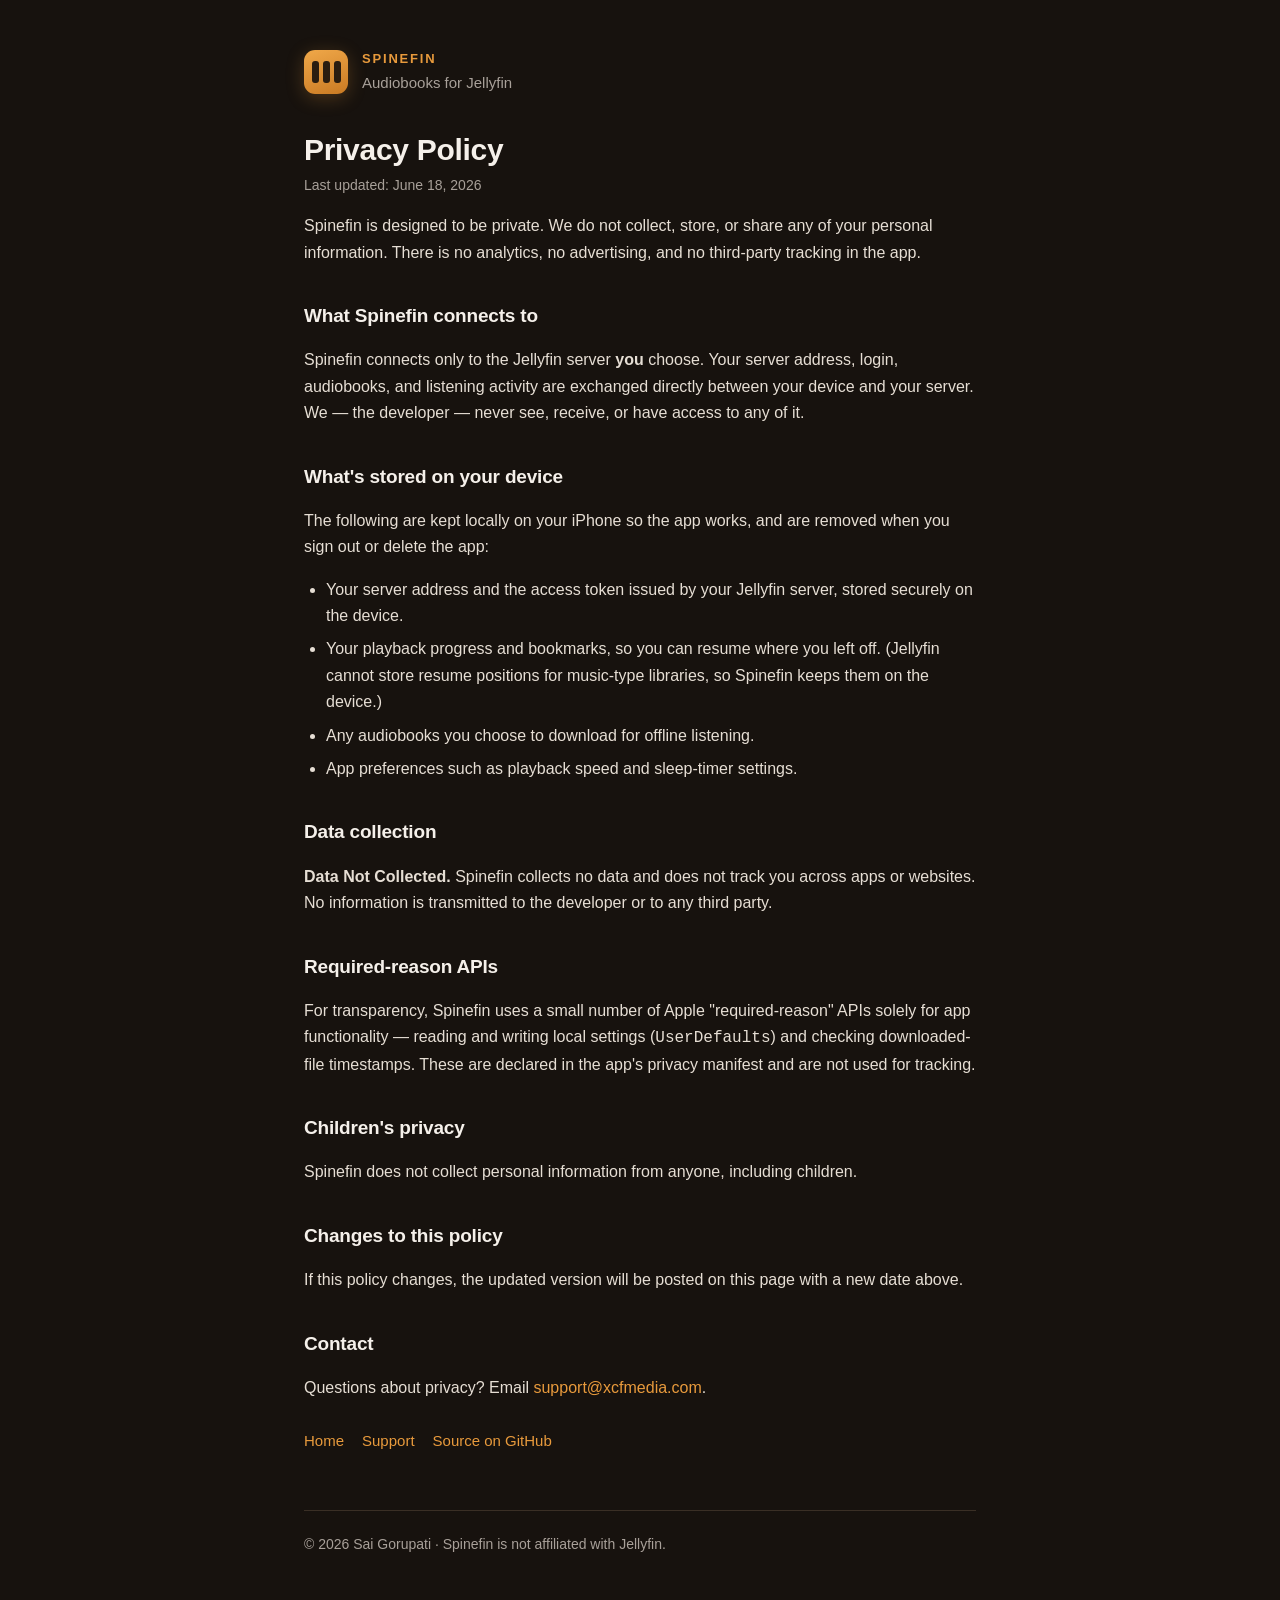
==== docs/privacy.html @ 80417b67 "Add privacy policy + support pages for GitHub Pages Static, self-contained pages (no tracking, no ex" ====
<!DOCTYPE html>
<html lang="en">
<head>
<meta charset="utf-8">
<meta name="viewport" content="width=device-width, initial-scale=1">
<title>Spinefin — Privacy Policy</title>
<meta name="description" content="Spinefin's privacy policy. No data collected, no tracking.">
<link rel="stylesheet" href="style.css">
</head>
<body>
<div class="wrap">
  <header>
    <div class="mark"><span></span></div>
    <div>
      <div class="brand">Spinefin</div>
      <p class="tagline">Audiobooks for Jellyfin</p>
    </div>
  </header>

  <h1>Privacy Policy</h1>
  <p class="updated">Last updated: June 18, 2026</p>

  <p>Spinefin is designed to be private. We do not collect, store, or share any of your personal information. There is no analytics, no advertising, and no third-party tracking in the app.</p>

  <h2>What Spinefin connects to</h2>
  <p>Spinefin connects only to the Jellyfin server <strong>you</strong> choose. Your server address, login, audiobooks, and listening activity are exchanged directly between your device and your server. We — the developer — never see, receive, or have access to any of it.</p>

  <h2>What's stored on your device</h2>
  <p>The following are kept locally on your iPhone so the app works, and are removed when you sign out or delete the app:</p>
  <ul>
    <li>Your server address and the access token issued by your Jellyfin server, stored securely on the device.</li>
    <li>Your playback progress and bookmarks, so you can resume where you left off. (Jellyfin cannot store resume positions for music-type libraries, so Spinefin keeps them on the device.)</li>
    <li>Any audiobooks you choose to download for offline listening.</li>
    <li>App preferences such as playback speed and sleep-timer settings.</li>
  </ul>

  <h2>Data collection</h2>
  <p><strong>Data Not Collected.</strong> Spinefin collects no data and does not track you across apps or websites. No information is transmitted to the developer or to any third party.</p>

  <h2>Required-reason APIs</h2>
  <p>For transparency, Spinefin uses a small number of Apple "required-reason" APIs solely for app functionality — reading and writing local settings (<code>UserDefaults</code>) and checking downloaded-file timestamps. These are declared in the app's privacy manifest and are not used for tracking.</p>

  <h2>Children's privacy</h2>
  <p>Spinefin does not collect personal information from anyone, including children.</p>

  <h2>Changes to this policy</h2>
  <p>If this policy changes, the updated version will be posted on this page with a new date above.</p>

  <h2>Contact</h2>
  <p>Questions about privacy? Email <a href="mailto:support@xcfmedia.com">support@xcfmedia.com</a>.</p>

  <nav>
    <a href="index.html">Home</a>
    <a href="support.html">Support</a>
    <a href="https://github.com/saigorupati/spinefin">Source on GitHub</a>
  </nav>

  <footer>
    © 2026 Sai Gorupati · Spinefin is not affiliated with Jellyfin.
  </footer>
</div>
</body>
</html>
---- docs/style.css ----
:root {
  --bg: #17120e;
  --surface: #211a14;
  --text: #f5f0ea;
  --muted: #a8a099;
  --accent: #e89a3c;
  --border: #3a2f25;
  --radius: 14px;
}

* { box-sizing: border-box; }

html { -webkit-text-size-adjust: 100%; }

body {
  margin: 0;
  background: var(--bg);
  color: var(--text);
  font: 16px/1.65 -apple-system, BlinkMacSystemFont, "Segoe UI", Roboto, Helvetica, Arial, sans-serif;
  -webkit-font-smoothing: antialiased;
}

.wrap {
  max-width: 720px;
  margin: 0 auto;
  padding: 48px 24px 80px;
}

header {
  display: flex;
  align-items: center;
  gap: 14px;
  margin-bottom: 8px;
}

.mark {
  width: 44px;
  height: 44px;
  border-radius: 11px;
  background: linear-gradient(160deg, #f0a849, #c97a23);
  display: grid;
  place-items: center;
  flex: none;
  box-shadow: 0 4px 18px rgba(232, 154, 60, 0.25);
}
.mark span {
  width: 7px;
  height: 22px;
  background: #2a1d10;
  border-radius: 3px;
  box-shadow: 11px 0 0 #2a1d10, -11px 0 0 #2a1d10;
}

.brand { font-size: 13px; letter-spacing: 0.14em; text-transform: uppercase; color: var(--accent); font-weight: 700; }
.tagline { color: var(--muted); margin: 2px 0 0; font-size: 15px; }

h1 { font-size: 30px; line-height: 1.2; margin: 36px 0 6px; letter-spacing: -0.01em; }
h2 { font-size: 19px; margin: 34px 0 10px; letter-spacing: -0.01em; }
.updated { color: var(--muted); font-size: 14px; margin: 0 0 8px; }

p, li { color: #e6ded4; }
a { color: var(--accent); text-decoration: none; }
a:hover { text-decoration: underline; }

.card {
  background: var(--surface);
  border: 1px solid var(--border);
  border-radius: var(--radius);
  padding: 20px 22px;
  margin: 18px 0;
}

ul { padding-left: 22px; }
li { margin: 7px 0; }

.pill {
  display: inline-block;
  background: rgba(232, 154, 60, 0.14);
  color: var(--accent);
  border: 1px solid rgba(232, 154, 60, 0.35);
  border-radius: 999px;
  padding: 4px 12px;
  font-size: 13px;
  font-weight: 600;
  margin: 4px 6px 4px 0;
}

.btn {
  display: inline-block;
  background: var(--accent);
  color: #2a1d10;
  font-weight: 700;
  padding: 12px 22px;
  border-radius: 12px;
  margin-top: 8px;
}
.btn:hover { text-decoration: none; filter: brightness(1.05); }

nav { margin-top: 28px; display: flex; gap: 18px; flex-wrap: wrap; }
nav a { font-size: 15px; }

footer {
  margin-top: 56px;
  padding-top: 22px;
  border-top: 1px solid var(--border);
  color: var(--muted);
  font-size: 14px;
}
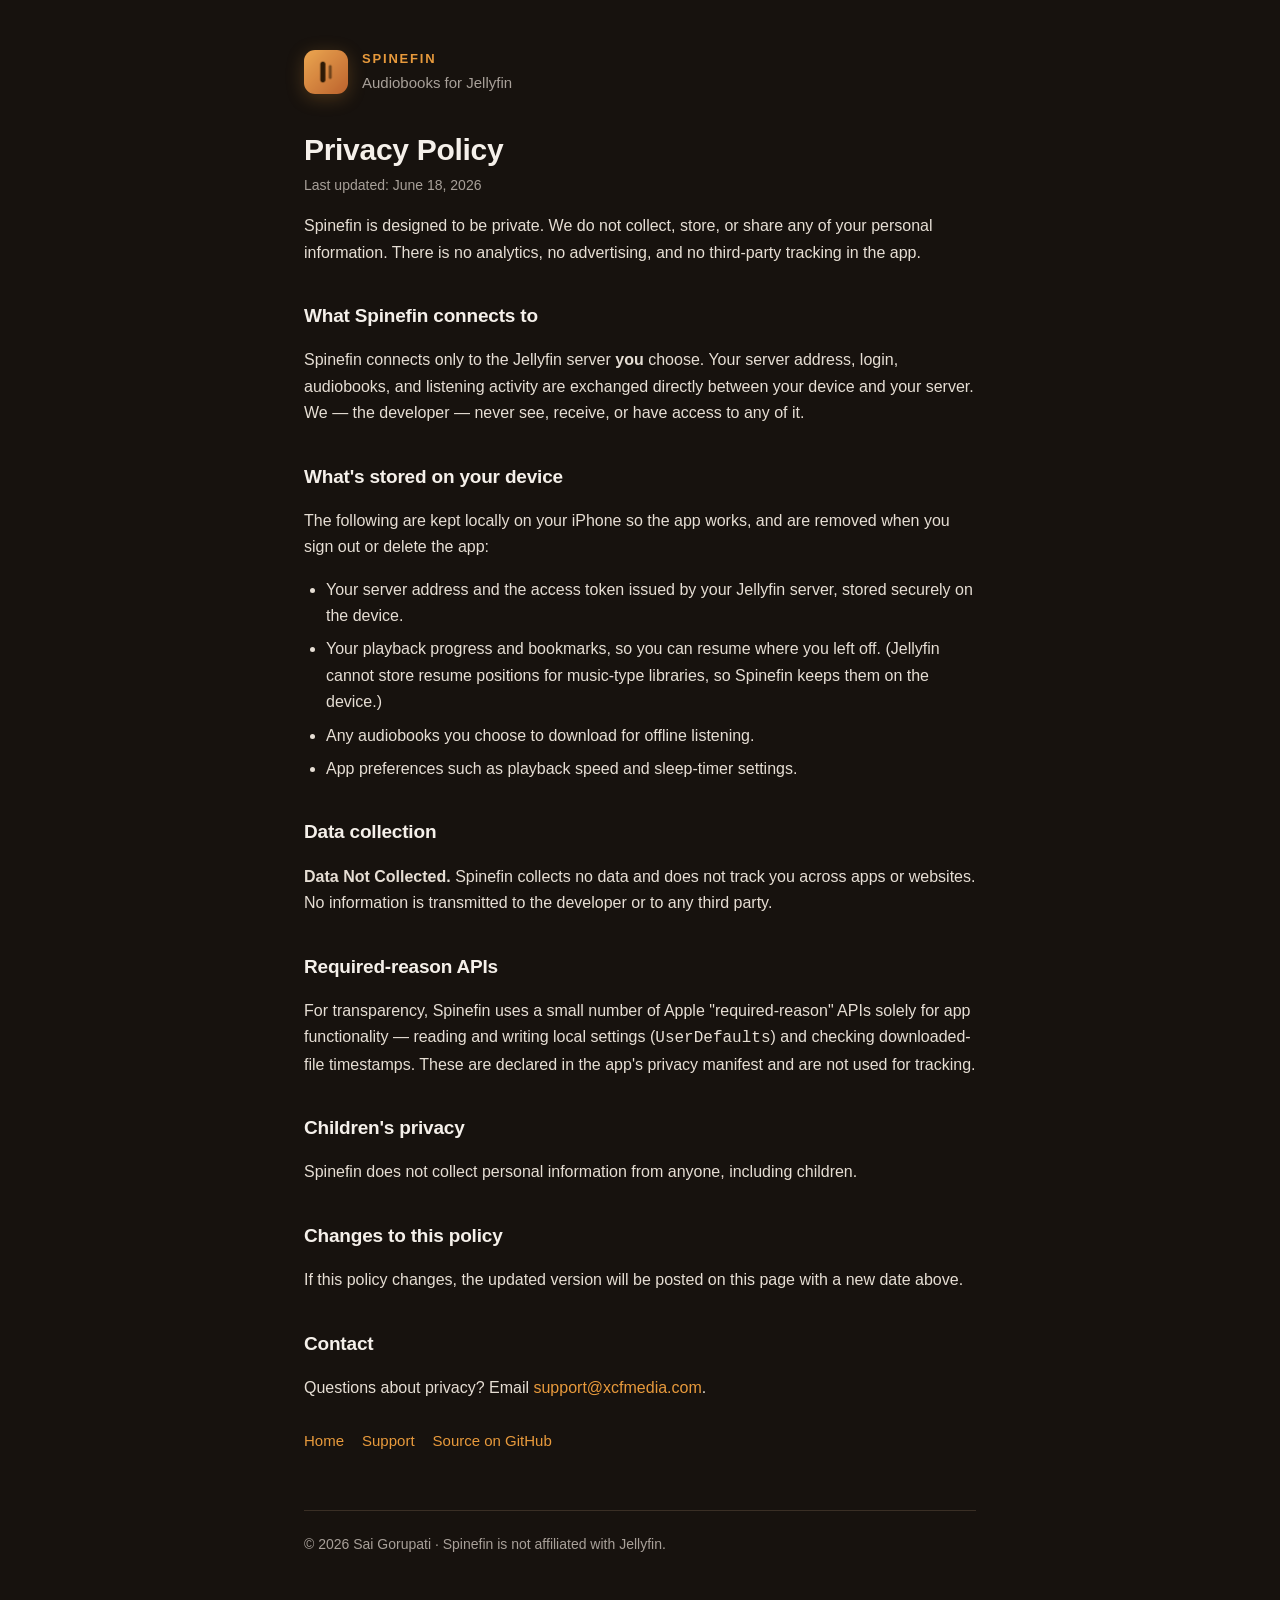
==== commit 40e1d6a9: "Use real app icon on site pages instead of CSS mark Co-Authored-By: Claude Opus 4.8 (1M context) <no" ====
--- a/docs/privacy.html
+++ b/docs/privacy.html
@@ -10,7 +10,7 @@
 <body>
 <div class="wrap">
   <header>
-    <div class="mark"><span></span></div>
+    <img class="mark" src="icon.png" alt="Spinefin app icon" width="44" height="44">
     <div>
       <div class="brand">Spinefin</div>
       <p class="tagline">Audiobooks for Jellyfin</p>
--- a/docs/style.css
+++ b/docs/style.css
@@ -37,18 +37,9 @@
   width: 44px;
   height: 44px;
   border-radius: 11px;
-  background: linear-gradient(160deg, #f0a849, #c97a23);
-  display: grid;
-  place-items: center;
   flex: none;
+  display: block;
   box-shadow: 0 4px 18px rgba(232, 154, 60, 0.25);
-}
-.mark span {
-  width: 7px;
-  height: 22px;
-  background: #2a1d10;
-  border-radius: 3px;
-  box-shadow: 11px 0 0 #2a1d10, -11px 0 0 #2a1d10;
 }
 
 .brand { font-size: 13px; letter-spacing: 0.14em; text-transform: uppercase; color: var(--accent); font-weight: 700; }
